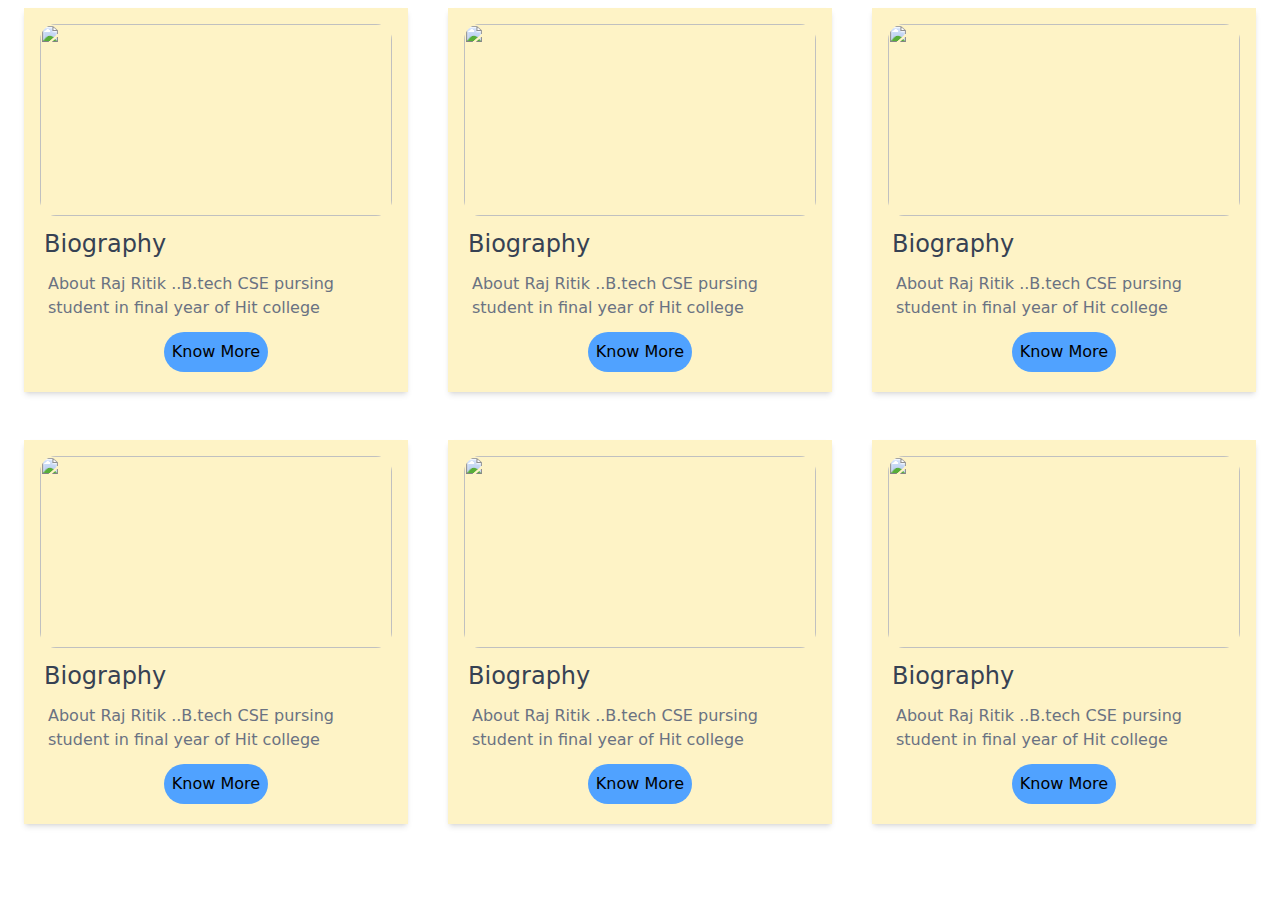
==== src/card.html @ 3f6896d7 "First commit" ====
<!DOCTYPE html>
<html lang="en">
<head>
    <meta charset="UTF-8">
    <meta name="viewport" content="width=device-width, initial-scale=1.0">
    <title>Document</title>
    <link href="./output.css" rel="stylesheet">
</head>
<body>
    <div class="flex flex-wrap justify-center gap-10">
    <div class="max-w-sm overflow-hidden shadow-md bg-amber-100 p-4 mt-2">
        <div>
            <img class="w-full h-48 object-center rounded-2xl" src="/sketch1705222472678.png" alt="">
        </div>
        <div>
            <h1 class="text-2xl text-gray-700 p-1 mt-2 ">Biography</h1>
        </div>
        <div class="text-gray-500 p-2">
            <p>About Raj Ritik ..B.tech CSE pursing student in final year of Hit college</p>
        </div>
        <div class="flex justify-center">
            <button class="bg-blue-400 rounded-4xl p-2 m-1 hover:bg-blue-800">Know More</button>
        </div>
    </div>
    <div class="max-w-sm overflow-hidden shadow-md bg-amber-100 p-4 mt-2">
        <div>
            <img class="w-full h-48 object-center rounded-2xl" src="/sketch1705222472678.png" alt="">
        </div>
        <div>
            <h1 class="text-2xl text-gray-700 p-1 mt-2 ">Biography</h1>
        </div>
        <div class="text-gray-500 p-2">
            <p>About Raj Ritik ..B.tech CSE pursing student in final year of Hit college</p>
        </div>
        <div class="flex justify-center">
            <button class="bg-blue-400 rounded-4xl p-2 m-1 hover:bg-blue-800">Know More</button>
        </div>
    </div>
    <div class="max-w-sm overflow-hidden shadow-md bg-amber-100 p-4 mt-2">
        <div>
            <img class="w-full h-48 object-center rounded-2xl" src="/sketch1705222472678.png" alt="">
        </div>
        <div>
            <h1 class="text-2xl text-gray-700 p-1 mt-2 ">Biography</h1>
        </div>
        <div class="text-gray-500 p-2">
            <p>About Raj Ritik ..B.tech CSE pursing student in final year of Hit college</p>
        </div>
        <div class="flex justify-center">
            <button class="bg-blue-400 rounded-4xl p-2 m-1 hover:bg-blue-800">Know More</button>
        </div>
    </div>
    <div class="max-w-sm overflow-hidden shadow-md bg-amber-100 p-4 mt-2">
        <div>
            <img class="w-full h-48 object-center rounded-2xl" src="/sketch1705222472678.png" alt="">
        </div>
        <div>
            <h1 class="text-2xl text-gray-700 p-1 mt-2 ">Biography</h1>
        </div>
        <div class="text-gray-500 p-2">
            <p>About Raj Ritik ..B.tech CSE pursing student in final year of Hit college</p>
        </div>
        <div class="flex justify-center">
            <button class="bg-blue-400 rounded-4xl p-2 m-1 hover:bg-blue-800">Know More</button>
        </div>
    </div>
    <div class="max-w-sm overflow-hidden shadow-md bg-amber-100 p-4 mt-2">
        <div>
            <img class="w-full h-48 object-center rounded-2xl" src="/sketch1705222472678.png" alt="">
        </div>
        <div>
            <h1 class="text-2xl text-gray-700 p-1 mt-2 ">Biography</h1>
        </div>
        <div class="text-gray-500 p-2">
            <p>About Raj Ritik ..B.tech CSE pursing student in final year of Hit college</p>
        </div>
        <div class="flex justify-center">
            <button class="bg-blue-400 rounded-4xl p-2 m-1 hover:bg-blue-800">Know More</button>
        </div>
    </div>
    <div class="max-w-sm overflow-hidden shadow-md bg-amber-100 p-4 mt-2">
        <div>
            <img class="w-full h-48 object-center rounded-2xl" src="/sketch1705222472678.png" alt="">
        </div>
        <div>
            <h1 class="text-2xl text-gray-700 p-1 mt-2 ">Biography</h1>
        </div>
        <div class="text-gray-500 p-2">
            <p>About Raj Ritik ..B.tech CSE pursing student in final year of Hit college</p>
        </div>
        <div class="flex justify-center">
            <button class="bg-blue-400 rounded-4xl p-2 m-1 hover:bg-blue-800">Know More</button>
        </div>
    </div>
    
   
</div>
</body>
</html>
---- src/output.css ----
/*! tailwindcss v4.0.15 | MIT License | https://tailwindcss.com */
@layer theme, base, components, utilities;
@layer theme {
  :root, :host {
    --font-sans: ui-sans-serif, system-ui, sans-serif, "Apple Color Emoji",
      "Segoe UI Emoji", "Segoe UI Symbol", "Noto Color Emoji";
    --font-mono: ui-monospace, SFMono-Regular, Menlo, Monaco, Consolas, "Liberation Mono",
      "Courier New", monospace;
    --color-red-400: oklch(0.704 0.191 22.216);
    --color-red-500: oklch(0.637 0.237 25.331);
    --color-amber-100: oklch(0.962 0.059 95.617);
    --color-amber-200: oklch(0.924 0.12 95.746);
    --color-amber-500: oklch(0.769 0.188 70.08);
    --color-lime-300: oklch(0.897 0.196 126.665);
    --color-sky-400: oklch(0.746 0.16 232.661);
    --color-sky-500: oklch(0.685 0.169 237.323);
    --color-blue-400: oklch(0.707 0.165 254.624);
    --color-blue-800: oklch(0.424 0.199 265.638);
    --color-pink-300: oklch(0.823 0.12 346.018);
    --color-gray-500: oklch(0.551 0.027 264.364);
    --color-gray-700: oklch(0.373 0.034 259.733);
    --color-gray-800: oklch(0.278 0.033 256.848);
    --color-black: #000;
    --spacing: 0.25rem;
    --container-sm: 24rem;
    --text-2xl: 1.5rem;
    --text-2xl--line-height: calc(2 / 1.5);
    --text-3xl: 1.875rem;
    --text-3xl--line-height: calc(2.25 / 1.875);
    --font-weight-bold: 700;
    --radius-2xl: 1rem;
    --radius-4xl: 2rem;
    --default-font-family: var(--font-sans);
    --default-mono-font-family: var(--font-mono);
  }
}
@layer base {
  *, ::after, ::before, ::backdrop, ::file-selector-button {
    box-sizing: border-box;
    margin: 0;
    padding: 0;
    border: 0 solid;
  }
  html, :host {
    line-height: 1.5;
    -webkit-text-size-adjust: 100%;
    tab-size: 4;
    font-family: var(--default-font-family, ui-sans-serif, system-ui, sans-serif, "Apple Color Emoji", "Segoe UI Emoji", "Segoe UI Symbol", "Noto Color Emoji");
    font-feature-settings: var(--default-font-feature-settings, normal);
    font-variation-settings: var(--default-font-variation-settings, normal);
    -webkit-tap-highlight-color: transparent;
  }
  hr {
    height: 0;
    color: inherit;
    border-top-width: 1px;
  }
  abbr:where([title]) {
    -webkit-text-decoration: underline dotted;
    text-decoration: underline dotted;
  }
  h1, h2, h3, h4, h5, h6 {
    font-size: inherit;
    font-weight: inherit;
  }
  a {
    color: inherit;
    -webkit-text-decoration: inherit;
    text-decoration: inherit;
  }
  b, strong {
    font-weight: bolder;
  }
  code, kbd, samp, pre {
    font-family: var(--default-mono-font-family, ui-monospace, SFMono-Regular, Menlo, Monaco, Consolas, "Liberation Mono", "Courier New", monospace);
    font-feature-settings: var(--default-mono-font-feature-settings, normal);
    font-variation-settings: var(--default-mono-font-variation-settings, normal);
    font-size: 1em;
  }
  small {
    font-size: 80%;
  }
  sub, sup {
    font-size: 75%;
    line-height: 0;
    position: relative;
    vertical-align: baseline;
  }
  sub {
    bottom: -0.25em;
  }
  sup {
    top: -0.5em;
  }
  table {
    text-indent: 0;
    border-color: inherit;
    border-collapse: collapse;
  }
  :-moz-focusring {
    outline: auto;
  }
  progress {
    vertical-align: baseline;
  }
  summary {
    display: list-item;
  }
  ol, ul, menu {
    list-style: none;
  }
  img, svg, video, canvas, audio, iframe, embed, object {
    display: block;
    vertical-align: middle;
  }
  img, video {
    max-width: 100%;
    height: auto;
  }
  button, input, select, optgroup, textarea, ::file-selector-button {
    font: inherit;
    font-feature-settings: inherit;
    font-variation-settings: inherit;
    letter-spacing: inherit;
    color: inherit;
    border-radius: 0;
    background-color: transparent;
    opacity: 1;
  }
  :where(select:is([multiple], [size])) optgroup {
    font-weight: bolder;
  }
  :where(select:is([multiple], [size])) optgroup option {
    padding-inline-start: 20px;
  }
  ::file-selector-button {
    margin-inline-end: 4px;
  }
  ::placeholder {
    opacity: 1;
  }
  @supports (not (-webkit-appearance: -apple-pay-button))  or (contain-intrinsic-size: 1px) {
    ::placeholder {
      color: color-mix(in oklab, currentColor 50%, transparent);
    }
  }
  textarea {
    resize: vertical;
  }
  ::-webkit-search-decoration {
    -webkit-appearance: none;
  }
  ::-webkit-date-and-time-value {
    min-height: 1lh;
    text-align: inherit;
  }
  ::-webkit-datetime-edit {
    display: inline-flex;
  }
  ::-webkit-datetime-edit-fields-wrapper {
    padding: 0;
  }
  ::-webkit-datetime-edit, ::-webkit-datetime-edit-year-field, ::-webkit-datetime-edit-month-field, ::-webkit-datetime-edit-day-field, ::-webkit-datetime-edit-hour-field, ::-webkit-datetime-edit-minute-field, ::-webkit-datetime-edit-second-field, ::-webkit-datetime-edit-millisecond-field, ::-webkit-datetime-edit-meridiem-field {
    padding-block: 0;
  }
  :-moz-ui-invalid {
    box-shadow: none;
  }
  button, input:where([type="button"], [type="reset"], [type="submit"]), ::file-selector-button {
    appearance: button;
  }
  ::-webkit-inner-spin-button, ::-webkit-outer-spin-button {
    height: auto;
  }
  [hidden]:where(:not([hidden="until-found"])) {
    display: none !important;
  }
}
@layer utilities {
  .z-2 {
    z-index: 2;
  }
  .m-1 {
    margin: calc(var(--spacing) * 1);
  }
  .m-5 {
    margin: calc(var(--spacing) * 5);
  }
  .m-14 {
    margin: calc(var(--spacing) * 14);
  }
  .m-\[2\] {
    margin: 2;
  }
  .m-\[2p\] {
    margin: 2p;
  }
  .m-\[2px\] {
    margin: 2px;
  }
  .mt-1 {
    margin-top: calc(var(--spacing) * 1);
  }
  .mt-2 {
    margin-top: calc(var(--spacing) * 2);
  }
  .mr-1 {
    margin-right: calc(var(--spacing) * 1);
  }
  .mb-1 {
    margin-bottom: calc(var(--spacing) * 1);
  }
  .ml-1 {
    margin-left: calc(var(--spacing) * 1);
  }
  .flex {
    display: flex;
  }
  .table {
    display: table;
  }
  .h-4 {
    height: calc(var(--spacing) * 4);
  }
  .h-48 {
    height: calc(var(--spacing) * 48);
  }
  .w-full {
    width: 100%;
  }
  .max-w-sm {
    max-width: var(--container-sm);
  }
  .border-collapse {
    border-collapse: collapse;
  }
  .resize {
    resize: both;
  }
  .flex-wrap {
    flex-wrap: wrap;
  }
  .justify-center {
    justify-content: center;
  }
  .gap-3 {
    gap: calc(var(--spacing) * 3);
  }
  .gap-10 {
    gap: calc(var(--spacing) * 10);
  }
  .overflow-hidden {
    overflow: hidden;
  }
  .rounded {
    border-radius: 0.25rem;
  }
  .rounded-2xl {
    border-radius: var(--radius-2xl);
  }
  .rounded-4xl {
    border-radius: var(--radius-4xl);
  }
  .rounded-b {
    border-bottom-right-radius: 0.25rem;
    border-bottom-left-radius: 0.25rem;
  }
  .rounded-b-full {
    border-bottom-right-radius: calc(infinity * 1px);
    border-bottom-left-radius: calc(infinity * 1px);
  }
  .border {
    border-style: var(--tw-border-style);
    border-width: 1px;
  }
  .border-2 {
    border-style: var(--tw-border-style);
    border-width: 2px;
  }
  .border-t {
    border-top-style: var(--tw-border-style);
    border-top-width: 1px;
  }
  .border-t-1 {
    border-top-style: var(--tw-border-style);
    border-top-width: 1px;
  }
  .border-r-1 {
    border-right-style: var(--tw-border-style);
    border-right-width: 1px;
  }
  .border-r-5 {
    border-right-style: var(--tw-border-style);
    border-right-width: 5px;
  }
  .border-b {
    border-bottom-style: var(--tw-border-style);
    border-bottom-width: 1px;
  }
  .border-b-1 {
    border-bottom-style: var(--tw-border-style);
    border-bottom-width: 1px;
  }
  .border-b-800 {
    border-bottom-style: var(--tw-border-style);
    border-bottom-width: 800px;
  }
  .border-l-1 {
    border-left-style: var(--tw-border-style);
    border-left-width: 1px;
  }
  .border-black {
    border-color: var(--color-black);
  }
  .border-blue-400 {
    border-color: var(--color-blue-400);
  }
  .border-gray-800 {
    border-color: var(--color-gray-800);
  }
  .bg-amber-100 {
    background-color: var(--color-amber-100);
  }
  .bg-blue-400 {
    background-color: var(--color-blue-400);
  }
  .bg-red-400 {
    background-color: var(--color-red-400);
  }
  .bg-sky-400 {
    background-color: var(--color-sky-400);
  }
  .bg-sky-500 {
    background-color: var(--color-sky-500);
  }
  .object-cover {
    object-fit: cover;
  }
  .object-center {
    object-position: center;
  }
  .p-1 {
    padding: calc(var(--spacing) * 1);
  }
  .p-2 {
    padding: calc(var(--spacing) * 2);
  }
  .p-4 {
    padding: calc(var(--spacing) * 4);
  }
  .p-10 {
    padding: calc(var(--spacing) * 10);
  }
  .px-1 {
    padding-inline: calc(var(--spacing) * 1);
  }
  .py-1 {
    padding-block: calc(var(--spacing) * 1);
  }
  .pt-1 {
    padding-top: calc(var(--spacing) * 1);
  }
  .pb-1 {
    padding-bottom: calc(var(--spacing) * 1);
  }
  .text-2xl {
    font-size: var(--text-2xl);
    line-height: var(--tw-leading, var(--text-2xl--line-height));
  }
  .text-3xl {
    font-size: var(--text-3xl);
    line-height: var(--tw-leading, var(--text-3xl--line-height));
  }
  .font-bold {
    --tw-font-weight: var(--font-weight-bold);
    font-weight: var(--font-weight-bold);
  }
  .text-amber-200 {
    color: var(--color-amber-200);
  }
  .text-amber-500 {
    color: var(--color-amber-500);
  }
  .text-gray-500 {
    color: var(--color-gray-500);
  }
  .text-gray-700 {
    color: var(--color-gray-700);
  }
  .text-pink-300 {
    color: var(--color-pink-300);
  }
  .text-red-500 {
    color: var(--color-red-500);
  }
  .underline {
    text-decoration-line: underline;
  }
  .shadow-md {
    --tw-shadow: 0 4px 6px -1px var(--tw-shadow-color, rgb(0 0 0 / 0.1)), 0 2px 4px -2px var(--tw-shadow-color, rgb(0 0 0 / 0.1));
    box-shadow: var(--tw-inset-shadow), var(--tw-inset-ring-shadow), var(--tw-ring-offset-shadow), var(--tw-ring-shadow), var(--tw-shadow);
  }
  .shadow-lime-300 {
    --tw-shadow-color: var(--color-lime-300);
  }
  .outline {
    outline-style: var(--tw-outline-style);
    outline-width: 1px;
  }
  .filter {
    filter: var(--tw-blur,) var(--tw-brightness,) var(--tw-contrast,) var(--tw-grayscale,) var(--tw-hue-rotate,) var(--tw-invert,) var(--tw-saturate,) var(--tw-sepia,) var(--tw-drop-shadow,);
  }
  .hover\:bg-blue-800 {
    &:hover {
      @media (hover: hover) {
        background-color: var(--color-blue-800);
      }
    }
  }
  .hover\:blur {
    &:hover {
      @media (hover: hover) {
        --tw-blur: blur(8px);
        filter: var(--tw-blur,) var(--tw-brightness,) var(--tw-contrast,) var(--tw-grayscale,) var(--tw-hue-rotate,) var(--tw-invert,) var(--tw-saturate,) var(--tw-sepia,) var(--tw-drop-shadow,);
      }
    }
  }
}
@property --tw-border-style {
  syntax: "*";
  inherits: false;
  initial-value: solid;
}
@property --tw-font-weight {
  syntax: "*";
  inherits: false;
}
@property --tw-shadow {
  syntax: "*";
  inherits: false;
  initial-value: 0 0 #0000;
}
@property --tw-shadow-color {
  syntax: "*";
  inherits: false;
}
@property --tw-inset-shadow {
  syntax: "*";
  inherits: false;
  initial-value: 0 0 #0000;
}
@property --tw-inset-shadow-color {
  syntax: "*";
  inherits: false;
}
@property --tw-ring-color {
  syntax: "*";
  inherits: false;
}
@property --tw-ring-shadow {
  syntax: "*";
  inherits: false;
  initial-value: 0 0 #0000;
}
@property --tw-inset-ring-color {
  syntax: "*";
  inherits: false;
}
@property --tw-inset-ring-shadow {
  syntax: "*";
  inherits: false;
  initial-value: 0 0 #0000;
}
@property --tw-ring-inset {
  syntax: "*";
  inherits: false;
}
@property --tw-ring-offset-width {
  syntax: "<length>";
  inherits: false;
  initial-value: 0px;
}
@property --tw-ring-offset-color {
  syntax: "*";
  inherits: false;
  initial-value: #fff;
}
@property --tw-ring-offset-shadow {
  syntax: "*";
  inherits: false;
  initial-value: 0 0 #0000;
}
@property --tw-outline-style {
  syntax: "*";
  inherits: false;
  initial-value: solid;
}
@property --tw-blur {
  syntax: "*";
  inherits: false;
}
@property --tw-brightness {
  syntax: "*";
  inherits: false;
}
@property --tw-contrast {
  syntax: "*";
  inherits: false;
}
@property --tw-grayscale {
  syntax: "*";
  inherits: false;
}
@property --tw-hue-rotate {
  syntax: "*";
  inherits: false;
}
@property --tw-invert {
  syntax: "*";
  inherits: false;
}
@property --tw-opacity {
  syntax: "*";
  inherits: false;
}
@property --tw-saturate {
  syntax: "*";
  inherits: false;
}
@property --tw-sepia {
  syntax: "*";
  inherits: false;
}
@property --tw-drop-shadow {
  syntax: "*";
  inherits: false;
}
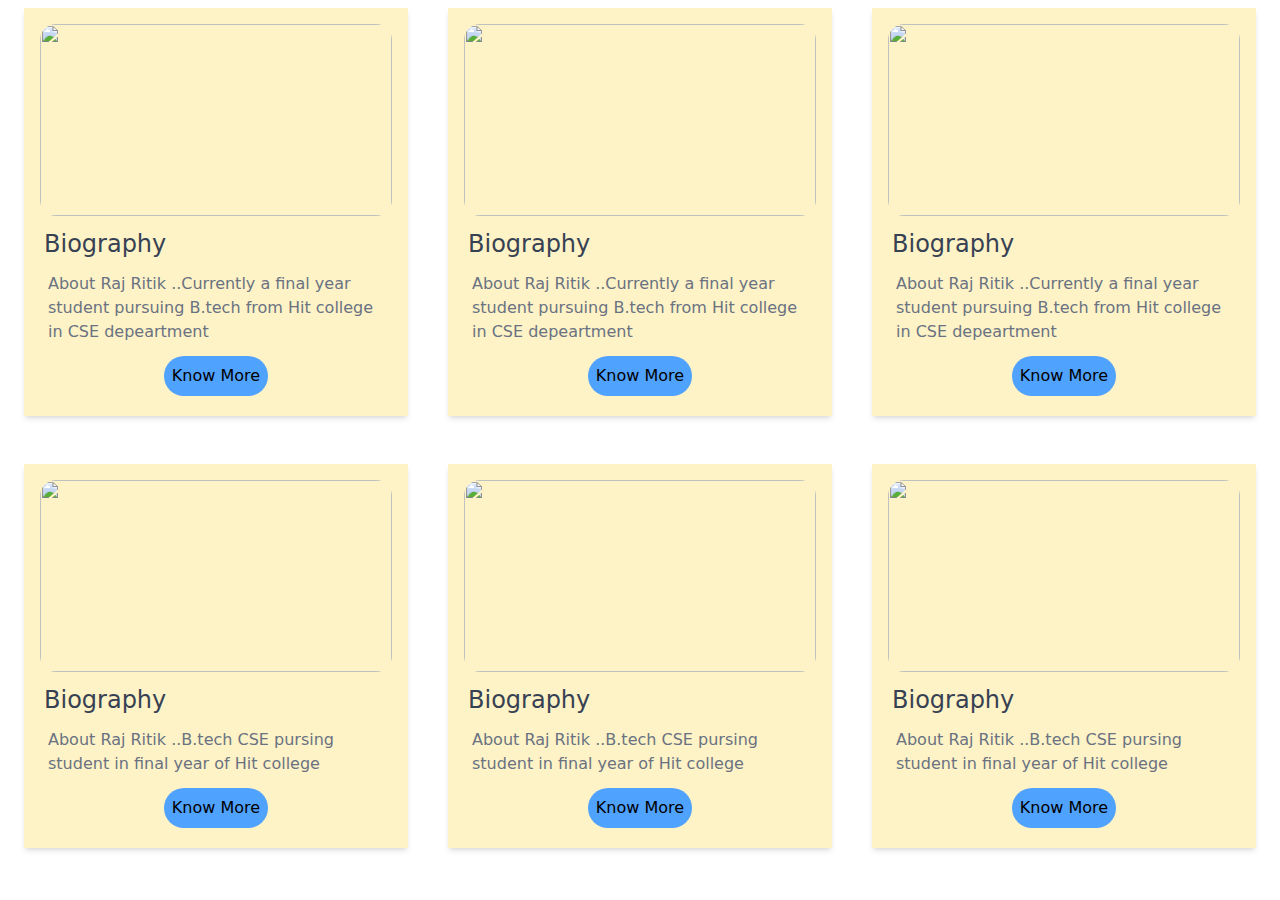
==== commit f56949b5: "update about me" ====
--- a/src/card.html
+++ b/src/card.html
@@ -16,7 +16,7 @@
             <h1 class="text-2xl text-gray-700 p-1 mt-2 ">Biography</h1>
         </div>
         <div class="text-gray-500 p-2">
-            <p>About Raj Ritik ..B.tech CSE pursing student in final year of Hit college</p>
+            <p>About Raj Ritik ..Currently a final year student pursuing B.tech from Hit college in CSE depeartment </p>
         </div>
         <div class="flex justify-center">
             <button class="bg-blue-400 rounded-4xl p-2 m-1 hover:bg-blue-800">Know More</button>
@@ -30,7 +30,7 @@
             <h1 class="text-2xl text-gray-700 p-1 mt-2 ">Biography</h1>
         </div>
         <div class="text-gray-500 p-2">
-            <p>About Raj Ritik ..B.tech CSE pursing student in final year of Hit college</p>
+            <p>About Raj Ritik ..Currently a final year student pursuing B.tech from Hit college in CSE depeartment</p>
         </div>
         <div class="flex justify-center">
             <button class="bg-blue-400 rounded-4xl p-2 m-1 hover:bg-blue-800">Know More</button>
@@ -44,7 +44,7 @@
             <h1 class="text-2xl text-gray-700 p-1 mt-2 ">Biography</h1>
         </div>
         <div class="text-gray-500 p-2">
-            <p>About Raj Ritik ..B.tech CSE pursing student in final year of Hit college</p>
+            <p>About Raj Ritik ..Currently a final year student pursuing B.tech from Hit college in CSE depeartment</p>
         </div>
         <div class="flex justify-center">
             <button class="bg-blue-400 rounded-4xl p-2 m-1 hover:bg-blue-800">Know More</button>
